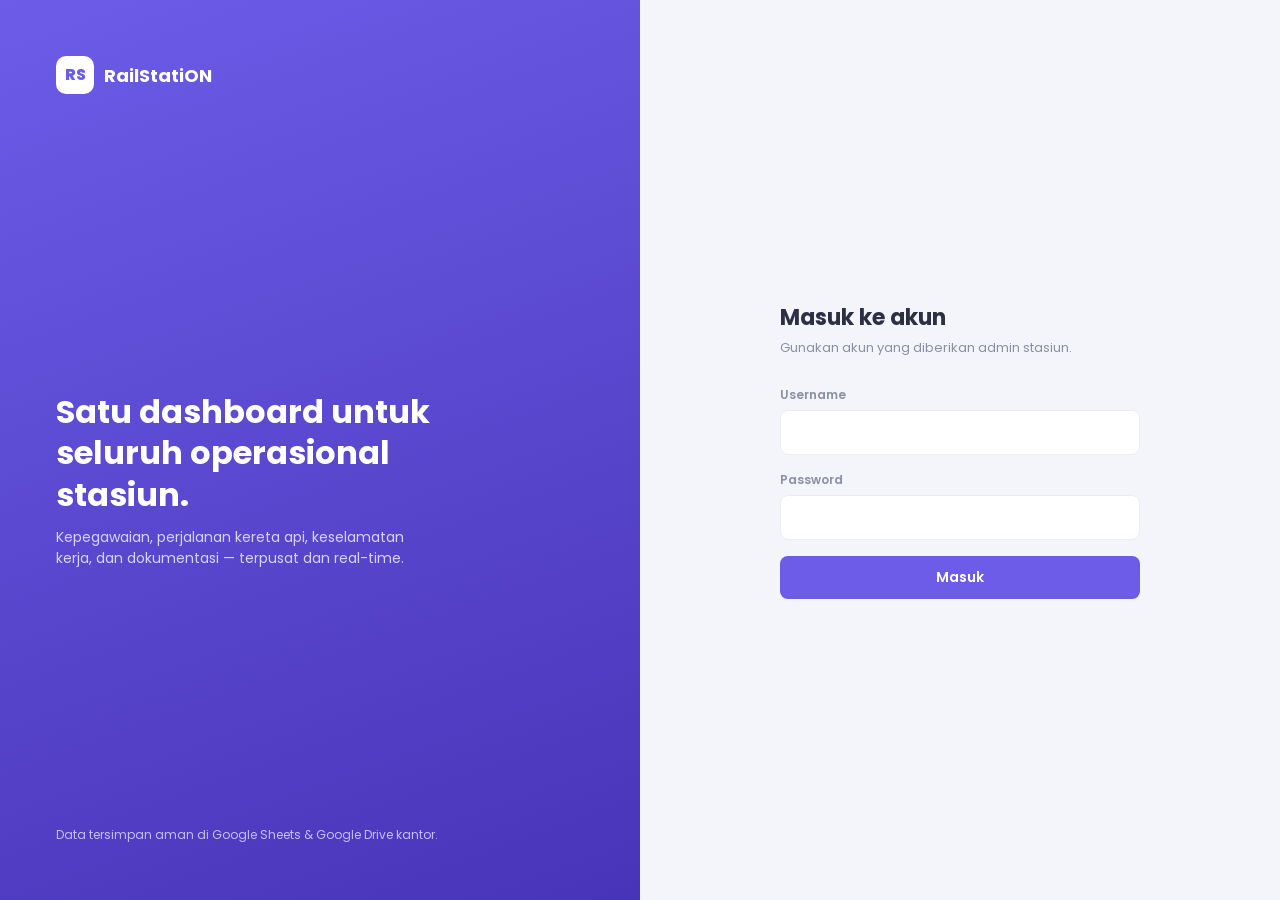
==== dashboard.html @ 3eec38c9 "first full upload" ====
<!DOCTYPE html>
<html lang="id">
<head>
<meta charset="UTF-8">
<meta name="viewport" content="width=device-width, initial-scale=1.0">
<title>Dashboard — RailStatiON</title>
<link rel="preconnect" href="https://fonts.googleapis.com">
<link href="https://fonts.googleapis.com/css2?family=Poppins:wght@400;500;600;700;800&display=swap" rel="stylesheet">
<link rel="stylesheet" href="css/style.css">
</head>
<body>

<div class="app-shell">
  <div id="sidebarMount"></div>

  <main class="main">
    <div id="topbarMount"></div>

    <div class="stat-grid" id="statGrid">
      <div class="stat-card"><div class="icon-badge green">&#9787;</div><div><div class="label">Pegawai Aktif</div><div class="value" id="statPegawai">—</div></div></div>
      <div class="stat-card"><div class="icon-badge blue">&#8594;</div><div><div class="label">Perjalanan Hari Ini</div><div class="value" id="statPerka">—</div></div></div>
      <div class="stat-card"><div class="icon-badge orange">&#9873;</div><div><div class="label">Gangguan Aktif</div><div class="value" id="statGangguan">—</div></div></div>
      <div class="stat-card"><div class="icon-badge purple">&#9925;</div><div><div class="label">Estimasi Cuaca</div><div class="value" id="statCuaca">Cerah</div></div></div>
    </div>

    <div class="panel-grid">
      <div class="panel">
        <h3>Ringkasan Operasional</h3>
        <p style="color:var(--text-muted); font-size:13px; line-height:1.7;">
          Dashboard ini menampilkan ringkasan real-time operasional stasiun: jumlah pegawai aktif,
          jumlah perjalanan kereta api hari ini, dan gangguan operasional yang masih berjalan.
          Gunakan menu di samping untuk masuk ke tiap modul.
        </p>
      </div>
      <div class="panel">
        <h3>Status Dinas Berjalan</h3>
        <div class="duty-list" id="dutyList">
          <div class="loading-text">Memuat...</div>
        </div>
      </div>
    </div>
  </main>
</div>

<script src="js/api.js"></script>
<script src="js/entities.js"></script>
<script src="js/sidebar.js"></script>
<script>
(async () => {
  const session = await initPage('dashboard', 'Dashboard', `Selamat datang kembali, ${API.getUserInfo().nama || ''}`);
  if (!session) return;

  const statsRes = await API.dashboardStats();
  if (statsRes.ok) {
    document.getElementById('statPegawai').textContent = statsRes.data.pegawaiAktif;
    document.getElementById('statPerka').textContent = statsRes.data.perjalananHariIni;
    document.getElementById('statGangguan').textContent = statsRes.data.gangguanAktif;
  }

  const pegawaiRes = await API.list('pegawai');
  const dutyList = document.getElementById('dutyList');
  if (pegawaiRes.ok) {
    const aktif = pegawaiRes.data.filter(p => p.status === 'Aktif').slice(0, 6);
    dutyList.innerHTML = aktif.length
      ? aktif.map(p => `<div class="duty-item"><span class="dot"></span><span class="name">${escapeHtml(p.nama)}</span><span class="role">— ${escapeHtml(p.jabatan || '-')}</span></div>`).join('')
      : '<div class="loading-text">Belum ada data pegawai aktif.</div>';
  } else {
    dutyList.innerHTML = '<div class="loading-text">Gagal memuat data.</div>';
  }
})();
</script>
</body>
</html>
---- css/style.css ----
:root {
  --primary: #6C5CE7;
  --primary-dark: #5A4BD1;
  --primary-light: #EFECFD;
  --bg: #F4F5FA;
  --card: #FFFFFF;
  --border: #ECEDF3;
  --text: #2D2F45;
  --text-muted: #8B8FA3;
  --text-soft: #B4B7C9;
  --blue: #4A90E2; --blue-bg: #EAF2FD;
  --orange: #F5A623; --orange-bg: #FEF3E1;
  --green: #2ECC71; --green-bg: #E7F9EE;
  --red: #E74C3C; --red-bg: #FDECEA;
  --radius: 14px;
  --radius-sm: 8px;
  --shadow: 0 4px 20px rgba(45, 47, 69, 0.06);
  --font: 'Poppins', -apple-system, BlinkMacSystemFont, 'Segoe UI', sans-serif;
}

* { box-sizing: border-box; margin: 0; padding: 0; }
body { font-family: var(--font); background: var(--bg); color: var(--text); font-size: 14px; line-height: 1.5; }

/* ============ LOGIN ============ */
.login-shell { min-height: 100vh; display: grid; grid-template-columns: 1fr 1fr; }
@media (max-width: 780px) { .login-shell { grid-template-columns: 1fr; } .login-aside { display: none; } }
.login-aside {
  background: linear-gradient(160deg, var(--primary), #4834B8);
  color: #fff; padding: 56px; display: flex; flex-direction: column; justify-content: space-between;
}
.login-aside .brand { display: flex; align-items: center; gap: 10px; font-weight: 700; font-size: 18px; }
.login-aside .brand .mark {
  width: 38px; height: 38px; border-radius: 10px; background: #fff; color: var(--primary);
  display: flex; align-items: center; justify-content: center; font-weight: 800; font-size: 16px;
}
.login-aside h1 { font-size: 32px; font-weight: 700; line-height: 1.3; max-width: 420px; margin-top: 40px; }
.login-aside p.desc { margin-top: 12px; color: #D9D3FA; max-width: 380px; }
.login-aside .footnote { font-size: 12px; color: #C6BEF3; }
.login-main { display: flex; align-items: center; justify-content: center; padding: 32px; }
.login-card { width: 100%; max-width: 360px; }
.login-card h2 { font-size: 22px; font-weight: 700; margin-bottom: 4px; }
.login-card .sub { color: var(--text-muted); margin-bottom: 28px; font-size: 13px; }

/* ============ FORM ELEMENTS ============ */
.field { margin-bottom: 16px; }
.field label { display: block; font-size: 12px; font-weight: 600; color: var(--text-muted); margin-bottom: 6px; }
.field input, .field select, .field textarea {
  width: 100%; padding: 11px 14px; border: 1px solid var(--border); border-radius: var(--radius-sm);
  font-family: var(--font); font-size: 14px; background: #fff; color: var(--text);
}
.field input:focus, .field select:focus, .field textarea:focus {
  outline: none; border-color: var(--primary); box-shadow: 0 0 0 3px var(--primary-light);
}

.btn {
  display: inline-flex; align-items: center; justify-content: center; gap: 6px;
  padding: 11px 20px; border-radius: var(--radius-sm); border: none; font-family: var(--font);
  font-size: 14px; font-weight: 600; cursor: pointer; transition: all 0.15s ease;
}
.btn-primary { background: var(--primary); color: #fff; }
.btn-primary:hover { background: var(--primary-dark); }
.btn-primary.full { width: 100%; }
.btn-secondary { background: #fff; color: var(--text); border: 1px solid var(--border); }
.btn-secondary:hover { background: var(--bg); }
.btn-danger { background: var(--red-bg); color: var(--red); border: none; }
.btn-danger:hover { background: #FADBD8; }
.btn:disabled { opacity: 0.6; cursor: not-allowed; }
.btn-sm { padding: 7px 12px; font-size: 12px; }

.error-msg {
  background: var(--red-bg); color: var(--red); border: 1px solid #F5C6C0;
  padding: 10px 14px; border-radius: var(--radius-sm); font-size: 13px; margin-bottom: 16px; display: none;
}
.error-msg.show { display: block; }

/* ============ APP SHELL ============ */
.app-shell { display: grid; grid-template-columns: 250px 1fr; min-height: 100vh; }
@media (max-width: 900px) { .app-shell { grid-template-columns: 76px 1fr; } .sidebar .label-text { display: none; } .sidebar .brand span { display: none; } }

.sidebar { background: #fff; border-right: 1px solid var(--border); padding: 24px 16px; display: flex; flex-direction: column; }
.sidebar .brand { display: flex; align-items: center; gap: 10px; padding: 0 8px; margin-bottom: 32px; font-weight: 700; font-size: 17px; }
.sidebar .brand .mark {
  width: 36px; height: 36px; border-radius: 10px; background: var(--primary); color: #fff;
  display: flex; align-items: center; justify-content: center; font-weight: 800; font-size: 15px; flex-shrink: 0;
}
.sidebar .menu-label { font-size: 11px; text-transform: uppercase; letter-spacing: 0.05em; color: var(--text-soft); padding: 0 12px; margin: 18px 0 8px; }
.sidebar nav { display: flex; flex-direction: column; gap: 2px; }
.sidebar nav a {
  display: flex; align-items: center; gap: 12px; color: var(--text-muted); text-decoration: none;
  padding: 11px 12px; border-radius: var(--radius-sm); font-size: 13.5px; font-weight: 500;
}
.sidebar nav a .icon { font-size: 16px; width: 20px; text-align: center; flex-shrink: 0; }
.sidebar nav a:hover { background: var(--primary-light); color: var(--primary); }
.sidebar nav a.active { background: var(--primary); color: #fff; }
.sidebar .bottom { margin-top: auto; border-top: 1px solid var(--border); padding-top: 16px; }
.sidebar .bottom button {
  width: 100%; display: flex; align-items: center; gap: 12px; background: none; border: none;
  color: var(--text-muted); padding: 11px 12px; border-radius: var(--radius-sm); font-size: 13.5px;
  cursor: pointer; font-family: var(--font); text-align: left;
}
.sidebar .bottom button:hover { background: var(--red-bg); color: var(--red); }

.main { padding: 28px 36px; max-width: 1280px; }
.topbar { display: flex; justify-content: space-between; align-items: center; margin-bottom: 28px; gap: 16px; flex-wrap: wrap; }
.topbar h1 { font-size: 21px; font-weight: 700; }
.topbar .sub { color: var(--text-muted); font-size: 13px; margin-top: 2px; }
.topbar .user-chip { display: flex; align-items: center; gap: 10px; }
.topbar .avatar-circle {
  width: 38px; height: 38px; border-radius: 50%; background: var(--primary-light); color: var(--primary);
  display: flex; align-items: center; justify-content: center; font-weight: 700; font-size: 14px;
}
.topbar .user-chip .who { font-size: 13px; }
.topbar .user-chip .who small { display: block; color: var(--text-muted); font-size: 11px; }

/* ============ STAT CARDS ============ */
.stat-grid { display: grid; grid-template-columns: repeat(auto-fit, minmax(220px, 1fr)); gap: 16px; margin-bottom: 24px; }
.stat-card { background: var(--card); border-radius: var(--radius); box-shadow: var(--shadow); padding: 20px; display: flex; align-items: center; gap: 14px; }
.stat-card .icon-badge { width: 46px; height: 46px; border-radius: 12px; display: flex; align-items: center; justify-content: center; font-size: 20px; flex-shrink: 0; }
.stat-card .icon-badge.blue { background: var(--blue-bg); color: var(--blue); }
.stat-card .icon-badge.purple { background: var(--primary-light); color: var(--primary); }
.stat-card .icon-badge.orange { background: var(--orange-bg); color: var(--orange); }
.stat-card .icon-badge.green { background: var(--green-bg); color: var(--green); }
.stat-card .icon-badge.red { background: var(--red-bg); color: var(--red); }
.stat-card .label { font-size: 12px; color: var(--text-muted); margin-bottom: 2px; }
.stat-card .value { font-size: 22px; font-weight: 700; }

.panel-grid { display: grid; grid-template-columns: 2fr 1fr; gap: 16px; }
@media (max-width: 900px) { .panel-grid { grid-template-columns: 1fr; } }
.panel { background: var(--card); border-radius: var(--radius); box-shadow: var(--shadow); padding: 22px; }
.panel h3 { font-size: 15px; font-weight: 700; margin-bottom: 16px; }
.duty-list { display: flex; flex-direction: column; gap: 12px; }
.duty-item { display: flex; align-items: center; gap: 10px; font-size: 13px; }
.duty-item .dot { width: 8px; height: 8px; border-radius: 50%; background: var(--green); flex-shrink: 0; }
.duty-item .name { font-weight: 600; }
.duty-item .role { color: var(--text-muted); font-size: 12px; }

/* ============ TABS (tampilan card) ============ */
.tabs {
  display: grid; grid-template-columns: repeat(auto-fit, minmax(200px, 1fr));
  gap: 14px; margin-bottom: 24px;
}
.tab-btn {
  display: flex; align-items: flex-start; gap: 12px; text-align: left;
  background: var(--card); border: 1.5px solid var(--border); border-radius: var(--radius);
  padding: 16px 18px; box-shadow: var(--shadow); cursor: pointer;
  font-family: var(--font); transition: border-color 0.15s ease, background 0.15s ease, transform 0.15s ease;
}
.tab-btn:hover { border-color: var(--primary); transform: translateY(-1px); }
.tab-btn .tab-icon {
  width: 38px; height: 38px; border-radius: 10px; background: var(--primary-light); color: var(--primary);
  display: flex; align-items: center; justify-content: center; font-size: 17px; flex-shrink: 0;
  transition: background 0.15s ease, color 0.15s ease;
}
.tab-btn .tab-copy { display: flex; flex-direction: column; gap: 3px; min-width: 0; }
.tab-btn .tab-title { font-size: 13.5px; font-weight: 700; color: var(--text); }
.tab-btn .tab-desc { font-size: 11.5px; font-weight: 400; color: var(--text-muted); line-height: 1.4; }
.tab-btn.active { border-color: var(--primary); background: var(--primary-light); }
.tab-btn.active .tab-icon { background: var(--primary); color: #fff; }
.tab-btn.active .tab-title { color: var(--primary); }
.tab-panel { display: none; }
.tab-panel.active { display: block; }

/* ============ SECTION HEAD (judul + tombol Edit Data) ============ */
.section-head { display: flex; justify-content: space-between; align-items: center; margin-bottom: 14px; gap: 12px; flex-wrap: wrap; }
.section-head h3 { font-size: 15px; font-weight: 700; }
.section { margin-bottom: 28px; }
.section:last-child { margin-bottom: 0; }

/* ============ INFO CARDS (tampilan data read-only) ============ */
.info-cards { display: grid; grid-template-columns: repeat(auto-fit, minmax(260px, 1fr)); gap: 16px; }
.info-card { background: var(--card); border-radius: var(--radius); box-shadow: var(--shadow); padding: 20px 22px; }
.info-card h4 { font-size: 13.5px; font-weight: 700; color: var(--primary); padding-bottom: 12px; margin-bottom: 6px; border-bottom: 1px solid var(--border); }
.info-row { display: flex; justify-content: space-between; align-items: baseline; gap: 12px; padding: 8px 0; font-size: 13px; border-bottom: 1px solid var(--border); }
.info-row:last-child { border-bottom: none; }
.info-row .k { color: var(--text-muted); flex-shrink: 0; }
.info-row .v { font-weight: 600; text-align: right; word-break: break-word; }

/* ============ MANAGE MODAL (dibuka lewat tombol "Edit Data") ============ */
.manage-backdrop { z-index: 40; }
.manage-modal { max-width: 920px; }
.modal-head { display: flex; justify-content: space-between; align-items: center; margin-bottom: 20px; }
.modal-head h3 { margin-bottom: 0; }
.modal-close { background: none; border: none; font-size: 22px; line-height: 1; color: var(--text-muted); cursor: pointer; padding: 0 4px; font-family: var(--font); }
.modal-close:hover { color: var(--text); }

/* ============ TOOLBAR / TABLE ============ */
.toolbar { display: flex; justify-content: space-between; gap: 10px; margin-bottom: 16px; flex-wrap: wrap; }
.toolbar input[type="search"] { padding: 10px 14px; border: 1px solid var(--border); border-radius: var(--radius-sm); font-size: 13px; min-width: 240px; font-family: var(--font); }

.card-panel { background: var(--card); border-radius: var(--radius); box-shadow: var(--shadow); overflow: hidden; }
table { width: 100%; border-collapse: collapse; }
th {
  text-align: left; font-size: 11px; text-transform: uppercase; letter-spacing: 0.04em; color: var(--text-muted);
  padding: 13px 18px; border-bottom: 1px solid var(--border); background: #FAFAFD;
}
td { padding: 12px 18px; border-bottom: 1px solid var(--border); font-size: 13px; vertical-align: middle; }
tr:last-child td { border-bottom: none; }
tr:hover td { background: #FAFAFD; }

.avatar { width: 32px; height: 32px; border-radius: 50%; object-fit: cover; background: var(--border); display: inline-block; vertical-align: middle; }
.badge { display: inline-block; font-size: 11px; font-weight: 600; padding: 4px 10px; border-radius: 100px; }
.badge-green { background: var(--green-bg); color: var(--green); }
.badge-red { background: var(--red-bg); color: var(--red); }
.badge-orange { background: var(--orange-bg); color: var(--orange); }
.badge-blue { background: var(--blue-bg); color: var(--blue); }
.badge-purple { background: var(--primary-light); color: var(--primary); }

.row-actions { display: flex; gap: 14px; }
.row-actions button { background: none; border: none; cursor: pointer; font-size: 12px; font-weight: 600; color: var(--primary); padding: 0; font-family: var(--font); }
.row-actions button.danger { color: var(--red); }
.row-actions button:hover { text-decoration: underline; }

.empty-state { text-align: center; padding: 56px 16px; color: var(--text-muted); }
.loading-text { color: var(--text-muted); font-size: 13px; padding: 20px; text-align: center; }
a.file-link { color: var(--primary); font-weight: 600; text-decoration: none; }
a.file-link:hover { text-decoration: underline; }

/* ============ MODAL ============ */
.modal-backdrop { position: fixed; inset: 0; background: rgba(45, 47, 69, 0.45); display: none; align-items: center; justify-content: center; padding: 20px; z-index: 50; }
.modal-backdrop.show { display: flex; }
.modal { background: #fff; border-radius: var(--radius); width: 100%; max-width: 540px; max-height: 90vh; overflow-y: auto; padding: 28px; }
.modal h3 { font-size: 17px; margin-bottom: 20px; font-weight: 700; }
.modal .grid-2 { display: grid; grid-template-columns: 1fr 1fr; gap: 0 16px; }
.modal-actions { display: flex; justify-content: flex-end; gap: 10px; margin-top: 22px; }
.foto-preview { width: 72px; height: 72px; border-radius: 50%; object-fit: cover; background: var(--bg); border: 1px solid var(--border); margin-bottom: 12px; }
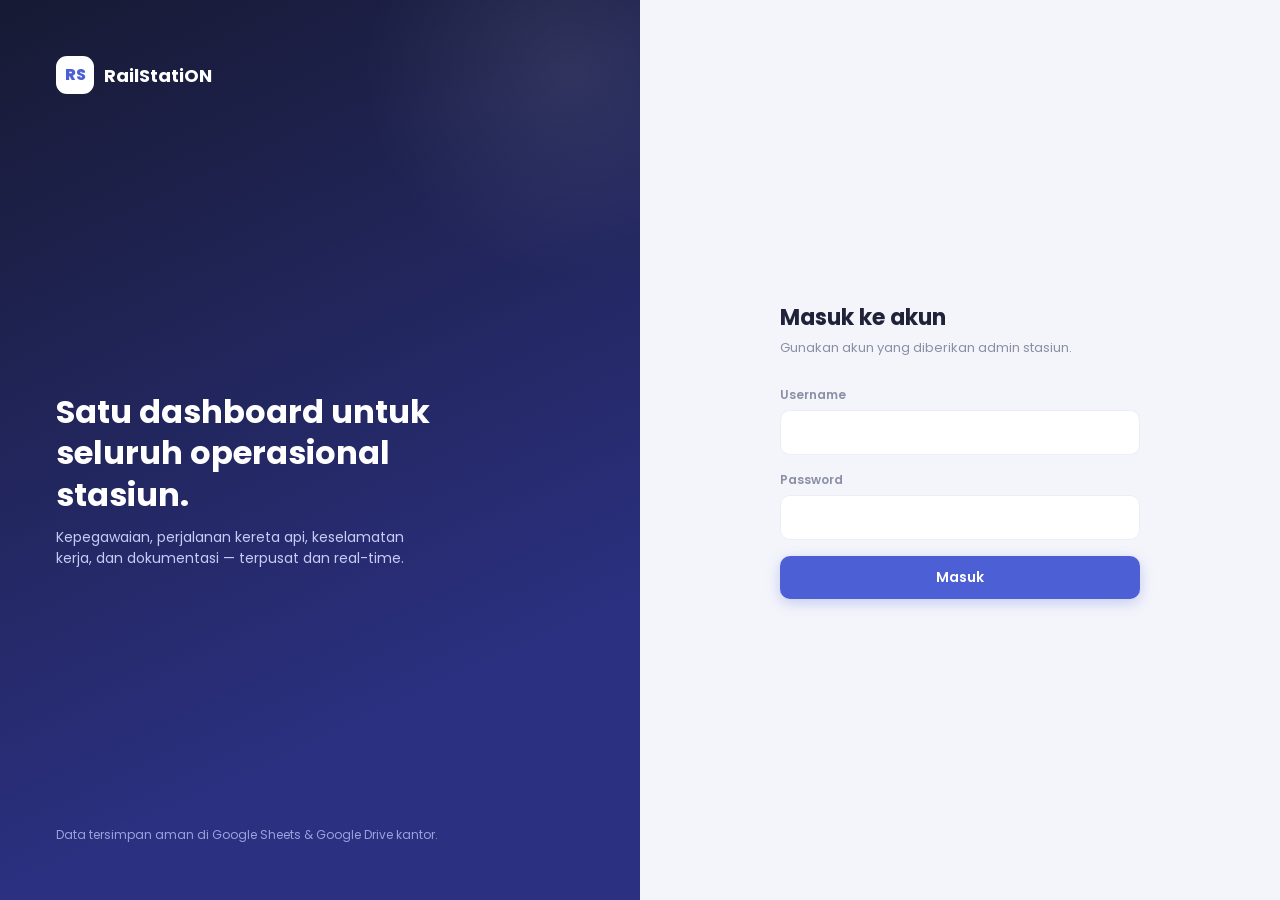
==== commit bc540020: "update ui" ====
--- a/dashboard.html
+++ b/dashboard.html
@@ -17,10 +17,10 @@
     <div id="topbarMount"></div>
 
     <div class="stat-grid" id="statGrid">
-      <div class="stat-card"><div class="icon-badge green">&#9787;</div><div><div class="label">Pegawai Aktif</div><div class="value" id="statPegawai">—</div></div></div>
-      <div class="stat-card"><div class="icon-badge blue">&#8594;</div><div><div class="label">Perjalanan Hari Ini</div><div class="value" id="statPerka">—</div></div></div>
-      <div class="stat-card"><div class="icon-badge orange">&#9873;</div><div><div class="label">Gangguan Aktif</div><div class="value" id="statGangguan">—</div></div></div>
-      <div class="stat-card"><div class="icon-badge purple">&#9925;</div><div><div class="label">Estimasi Cuaca</div><div class="value" id="statCuaca">Cerah</div></div></div>
+      <div class="stat-card"><div class="icon-badge green" id="iconPegawai"></div><div><div class="label">Pegawai Aktif</div><div class="value" id="statPegawai">—</div></div></div>
+      <div class="stat-card"><div class="icon-badge blue" id="iconPerka"></div><div><div class="label">Perjalanan Hari Ini</div><div class="value" id="statPerka">—</div></div></div>
+      <div class="stat-card"><div class="icon-badge orange" id="iconGangguan"></div><div><div class="label">Gangguan Aktif</div><div class="value" id="statGangguan">—</div></div></div>
+      <div class="stat-card"><div class="icon-badge purple" id="iconCuaca"></div><div><div class="label">Estimasi Cuaca</div><div class="value" id="statCuaca">Cerah</div></div></div>
     </div>
 
     <div class="panel-grid">
@@ -50,6 +50,11 @@
   const session = await initPage('dashboard', 'Dashboard', `Selamat datang kembali, ${API.getUserInfo().nama || ''}`);
   if (!session) return;
 
+  document.getElementById('iconPegawai').innerHTML = ICON.users;
+  document.getElementById('iconPerka').innerHTML = ICON.train;
+  document.getElementById('iconGangguan').innerHTML = ICON.alertTriangle;
+  document.getElementById('iconCuaca').innerHTML = ICON.cloudSun;
+
   const statsRes = await API.dashboardStats();
   if (statsRes.ok) {
     document.getElementById('statPegawai').textContent = statsRes.data.pegawaiAktif;
--- a/css/style.css
+++ b/css/style.css
@@ -1,41 +1,62 @@
 :root {
-  --primary: #6C5CE7;
-  --primary-dark: #5A4BD1;
-  --primary-light: #EFECFD;
-  --bg: #F4F5FA;
+  --primary: #4C5FD5;
+  --primary-dark: #3B4BB8;
+  --primary-light: #EEF0FE;
+  --bg: #F4F5FB;
   --card: #FFFFFF;
-  --border: #ECEDF3;
-  --text: #2D2F45;
-  --text-muted: #8B8FA3;
-  --text-soft: #B4B7C9;
-  --blue: #4A90E2; --blue-bg: #EAF2FD;
-  --orange: #F5A623; --orange-bg: #FEF3E1;
-  --green: #2ECC71; --green-bg: #E7F9EE;
-  --red: #E74C3C; --red-bg: #FDECEA;
-  --radius: 14px;
-  --radius-sm: 8px;
-  --shadow: 0 4px 20px rgba(45, 47, 69, 0.06);
+  --border: #ECEDF6;
+  --text: #20223A;
+  --text-muted: #8B8FA6;
+  --text-soft: #B7BAD1;
+  --blue: #3E8EF7; --blue-bg: #E9F2FE;
+  --purple: #8B5CF6; --purple-bg: #F1EBFE;
+  --orange: #FF9F43; --orange-bg: #FFF1E1;
+  --green: #1FBE72; --green-bg: #E5FAF0;
+  --red: #F5365C; --red-bg: #FDE9ED;
+  --teal: #17B8C4; --teal-bg: #E6F9FA;
+
+  --sidebar-1: #171A33;
+  --sidebar-2: #2B3080;
+  --sidebar-text: rgba(255,255,255,0.62);
+  --sidebar-text-active: #FFFFFF;
+  --sidebar-active-bg: rgba(255,255,255,0.12);
+  --sidebar-hover-bg: rgba(255,255,255,0.06);
+  --sidebar-border: rgba(255,255,255,0.08);
+
+  --radius: 18px;
+  --radius-sm: 10px;
+  --shadow: 0 6px 24px rgba(23, 26, 51, 0.07);
+  --shadow-sm: 0 2px 10px rgba(23, 26, 51, 0.05);
   --font: 'Poppins', -apple-system, BlinkMacSystemFont, 'Segoe UI', sans-serif;
 }
 
 * { box-sizing: border-box; margin: 0; padding: 0; }
 body { font-family: var(--font); background: var(--bg); color: var(--text); font-size: 14px; line-height: 1.5; }
+
+/* Default icon sizing — any inline <svg> inside these wrappers inherits color via currentColor */
+.icon svg, .tab-icon svg, .icon-badge svg { width: 20px; height: 20px; stroke: currentColor; display: block; }
 
 /* ============ LOGIN ============ */
 .login-shell { min-height: 100vh; display: grid; grid-template-columns: 1fr 1fr; }
 @media (max-width: 780px) { .login-shell { grid-template-columns: 1fr; } .login-aside { display: none; } }
 .login-aside {
-  background: linear-gradient(160deg, var(--primary), #4834B8);
+  background: linear-gradient(155deg, var(--sidebar-1), var(--sidebar-2) 75%);
   color: #fff; padding: 56px; display: flex; flex-direction: column; justify-content: space-between;
-}
-.login-aside .brand { display: flex; align-items: center; gap: 10px; font-weight: 700; font-size: 18px; }
+  position: relative; overflow: hidden;
+}
+.login-aside::before {
+  content: ''; position: absolute; width: 420px; height: 420px; border-radius: 50%;
+  background: radial-gradient(circle, rgba(255,255,255,0.08), transparent 70%);
+  top: -140px; right: -140px;
+}
+.login-aside .brand { display: flex; align-items: center; gap: 10px; font-weight: 700; font-size: 18px; position: relative; }
 .login-aside .brand .mark {
-  width: 38px; height: 38px; border-radius: 10px; background: #fff; color: var(--primary);
+  width: 38px; height: 38px; border-radius: 11px; background: #fff; color: var(--primary);
   display: flex; align-items: center; justify-content: center; font-weight: 800; font-size: 16px;
 }
-.login-aside h1 { font-size: 32px; font-weight: 700; line-height: 1.3; max-width: 420px; margin-top: 40px; }
-.login-aside p.desc { margin-top: 12px; color: #D9D3FA; max-width: 380px; }
-.login-aside .footnote { font-size: 12px; color: #C6BEF3; }
+.login-aside h1 { font-size: 32px; font-weight: 700; line-height: 1.3; max-width: 420px; margin-top: 40px; position: relative; }
+.login-aside p.desc { margin-top: 12px; color: #C7CBF5; max-width: 380px; position: relative; }
+.login-aside .footnote { font-size: 12px; color: #9BA1DE; position: relative; }
 .login-main { display: flex; align-items: center; justify-content: center; padding: 32px; }
 .login-card { width: 100%; max-width: 360px; }
 .login-card h2 { font-size: 22px; font-weight: 700; margin-bottom: 4px; }
@@ -45,7 +66,7 @@
 .field { margin-bottom: 16px; }
 .field label { display: block; font-size: 12px; font-weight: 600; color: var(--text-muted); margin-bottom: 6px; }
 .field input, .field select, .field textarea {
-  width: 100%; padding: 11px 14px; border: 1px solid var(--border); border-radius: var(--radius-sm);
+  width: 100%; padding: 11px 14px; border: 1.5px solid var(--border); border-radius: var(--radius-sm);
   font-family: var(--font); font-size: 14px; background: #fff; color: var(--text);
 }
 .field input:focus, .field select:focus, .field textarea:focus {
@@ -57,15 +78,15 @@
   padding: 11px 20px; border-radius: var(--radius-sm); border: none; font-family: var(--font);
   font-size: 14px; font-weight: 600; cursor: pointer; transition: all 0.15s ease;
 }
-.btn-primary { background: var(--primary); color: #fff; }
+.btn-primary { background: var(--primary); color: #fff; box-shadow: 0 4px 14px rgba(76, 95, 213, 0.28); }
 .btn-primary:hover { background: var(--primary-dark); }
 .btn-primary.full { width: 100%; }
-.btn-secondary { background: #fff; color: var(--text); border: 1px solid var(--border); }
+.btn-secondary { background: #fff; color: var(--text); border: 1.5px solid var(--border); }
 .btn-secondary:hover { background: var(--bg); }
 .btn-danger { background: var(--red-bg); color: var(--red); border: none; }
 .btn-danger:hover { background: #FADBD8; }
 .btn:disabled { opacity: 0.6; cursor: not-allowed; }
-.btn-sm { padding: 7px 12px; font-size: 12px; }
+.btn-sm { padding: 7px 14px; font-size: 12px; }
 
 .error-msg {
   background: var(--red-bg); color: var(--red); border: 1px solid #F5C6C0;
@@ -75,30 +96,33 @@
 
 /* ============ APP SHELL ============ */
 .app-shell { display: grid; grid-template-columns: 250px 1fr; min-height: 100vh; }
-@media (max-width: 900px) { .app-shell { grid-template-columns: 76px 1fr; } .sidebar .label-text { display: none; } .sidebar .brand span { display: none; } }
-
-.sidebar { background: #fff; border-right: 1px solid var(--border); padding: 24px 16px; display: flex; flex-direction: column; }
-.sidebar .brand { display: flex; align-items: center; gap: 10px; padding: 0 8px; margin-bottom: 32px; font-weight: 700; font-size: 17px; }
+@media (max-width: 900px) { .app-shell { grid-template-columns: 78px 1fr; } .sidebar .label-text { display: none; } .sidebar .brand span { display: none; } .sidebar nav a, .sidebar .bottom button { justify-content: center; } }
+
+.sidebar {
+  background: linear-gradient(165deg, var(--sidebar-1), var(--sidebar-2) 85%);
+  padding: 24px 16px; display: flex; flex-direction: column; position: relative;
+}
+.sidebar .brand { display: flex; align-items: center; gap: 10px; padding: 0 8px; margin-bottom: 32px; font-weight: 700; font-size: 17px; color: #fff; }
 .sidebar .brand .mark {
-  width: 36px; height: 36px; border-radius: 10px; background: var(--primary); color: #fff;
+  width: 36px; height: 36px; border-radius: 11px; background: #fff; color: var(--primary);
   display: flex; align-items: center; justify-content: center; font-weight: 800; font-size: 15px; flex-shrink: 0;
 }
-.sidebar .menu-label { font-size: 11px; text-transform: uppercase; letter-spacing: 0.05em; color: var(--text-soft); padding: 0 12px; margin: 18px 0 8px; }
-.sidebar nav { display: flex; flex-direction: column; gap: 2px; }
+.sidebar .menu-label { font-size: 11px; text-transform: uppercase; letter-spacing: 0.05em; color: var(--sidebar-text); padding: 0 12px; margin: 18px 0 8px; }
+.sidebar nav { display: flex; flex-direction: column; gap: 3px; }
 .sidebar nav a {
-  display: flex; align-items: center; gap: 12px; color: var(--text-muted); text-decoration: none;
-  padding: 11px 12px; border-radius: var(--radius-sm); font-size: 13.5px; font-weight: 500;
-}
-.sidebar nav a .icon { font-size: 16px; width: 20px; text-align: center; flex-shrink: 0; }
-.sidebar nav a:hover { background: var(--primary-light); color: var(--primary); }
-.sidebar nav a.active { background: var(--primary); color: #fff; }
-.sidebar .bottom { margin-top: auto; border-top: 1px solid var(--border); padding-top: 16px; }
+  display: flex; align-items: center; gap: 12px; color: var(--sidebar-text); text-decoration: none;
+  padding: 11px 13px; border-radius: 12px; font-size: 13.5px; font-weight: 500; transition: background 0.15s ease, color 0.15s ease;
+}
+.sidebar nav a .icon { width: 20px; text-align: center; flex-shrink: 0; color: inherit; }
+.sidebar nav a:hover { background: var(--sidebar-hover-bg); color: #fff; }
+.sidebar nav a.active { background: var(--sidebar-active-bg); color: #fff; box-shadow: inset 3px 0 0 #fff; }
+.sidebar .bottom { margin-top: auto; border-top: 1px solid var(--sidebar-border); padding-top: 16px; }
 .sidebar .bottom button {
   width: 100%; display: flex; align-items: center; gap: 12px; background: none; border: none;
-  color: var(--text-muted); padding: 11px 12px; border-radius: var(--radius-sm); font-size: 13.5px;
+  color: var(--sidebar-text); padding: 11px 13px; border-radius: 12px; font-size: 13.5px;
   cursor: pointer; font-family: var(--font); text-align: left;
 }
-.sidebar .bottom button:hover { background: var(--red-bg); color: var(--red); }
+.sidebar .bottom button:hover { background: rgba(245, 54, 92, 0.16); color: #FF95AC; }
 
 .main { padding: 28px 36px; max-width: 1280px; }
 .topbar { display: flex; justify-content: space-between; align-items: center; margin-bottom: 28px; gap: 16px; flex-wrap: wrap; }
@@ -106,7 +130,7 @@
 .topbar .sub { color: var(--text-muted); font-size: 13px; margin-top: 2px; }
 .topbar .user-chip { display: flex; align-items: center; gap: 10px; }
 .topbar .avatar-circle {
-  width: 38px; height: 38px; border-radius: 50%; background: var(--primary-light); color: var(--primary);
+  width: 38px; height: 38px; border-radius: 12px; background: var(--primary-light); color: var(--primary);
   display: flex; align-items: center; justify-content: center; font-weight: 700; font-size: 14px;
 }
 .topbar .user-chip .who { font-size: 13px; }
@@ -114,19 +138,20 @@
 
 /* ============ STAT CARDS ============ */
 .stat-grid { display: grid; grid-template-columns: repeat(auto-fit, minmax(220px, 1fr)); gap: 16px; margin-bottom: 24px; }
-.stat-card { background: var(--card); border-radius: var(--radius); box-shadow: var(--shadow); padding: 20px; display: flex; align-items: center; gap: 14px; }
-.stat-card .icon-badge { width: 46px; height: 46px; border-radius: 12px; display: flex; align-items: center; justify-content: center; font-size: 20px; flex-shrink: 0; }
+.stat-card { background: var(--card); border-radius: var(--radius); box-shadow: var(--shadow); padding: 20px; display: flex; align-items: center; gap: 14px; border: 1px solid var(--border); }
+.stat-card .icon-badge { width: 46px; height: 46px; border-radius: 13px; display: flex; align-items: center; justify-content: center; flex-shrink: 0; }
 .stat-card .icon-badge.blue { background: var(--blue-bg); color: var(--blue); }
-.stat-card .icon-badge.purple { background: var(--primary-light); color: var(--primary); }
+.stat-card .icon-badge.purple { background: var(--purple-bg); color: var(--purple); }
 .stat-card .icon-badge.orange { background: var(--orange-bg); color: var(--orange); }
 .stat-card .icon-badge.green { background: var(--green-bg); color: var(--green); }
 .stat-card .icon-badge.red { background: var(--red-bg); color: var(--red); }
+.stat-card .icon-badge.teal { background: var(--teal-bg); color: var(--teal); }
 .stat-card .label { font-size: 12px; color: var(--text-muted); margin-bottom: 2px; }
 .stat-card .value { font-size: 22px; font-weight: 700; }
 
 .panel-grid { display: grid; grid-template-columns: 2fr 1fr; gap: 16px; }
 @media (max-width: 900px) { .panel-grid { grid-template-columns: 1fr; } }
-.panel { background: var(--card); border-radius: var(--radius); box-shadow: var(--shadow); padding: 22px; }
+.panel { background: var(--card); border-radius: var(--radius); box-shadow: var(--shadow); padding: 22px; border: 1px solid var(--border); }
 .panel h3 { font-size: 15px; font-weight: 700; margin-bottom: 16px; }
 .duty-list { display: flex; flex-direction: column; gap: 12px; }
 .duty-item { display: flex; align-items: center; gap: 10px; font-size: 13px; }
@@ -134,7 +159,7 @@
 .duty-item .name { font-weight: 600; }
 .duty-item .role { color: var(--text-muted); font-size: 12px; }
 
-/* ============ TABS (tampilan card) ============ */
+/* ============ TABS (tampilan card, mirip "manage actions") ============ */
 .tabs {
   display: grid; grid-template-columns: repeat(auto-fit, minmax(200px, 1fr));
   gap: 14px; margin-bottom: 24px;
@@ -142,13 +167,13 @@
 .tab-btn {
   display: flex; align-items: flex-start; gap: 12px; text-align: left;
   background: var(--card); border: 1.5px solid var(--border); border-radius: var(--radius);
-  padding: 16px 18px; box-shadow: var(--shadow); cursor: pointer;
-  font-family: var(--font); transition: border-color 0.15s ease, background 0.15s ease, transform 0.15s ease;
-}
-.tab-btn:hover { border-color: var(--primary); transform: translateY(-1px); }
+  padding: 16px 18px; box-shadow: var(--shadow-sm); cursor: pointer;
+  font-family: var(--font); transition: border-color 0.15s ease, background 0.15s ease, transform 0.15s ease, box-shadow 0.15s ease;
+}
+.tab-btn:hover { border-color: var(--primary); transform: translateY(-2px); box-shadow: var(--shadow); }
 .tab-btn .tab-icon {
-  width: 38px; height: 38px; border-radius: 10px; background: var(--primary-light); color: var(--primary);
-  display: flex; align-items: center; justify-content: center; font-size: 17px; flex-shrink: 0;
+  width: 40px; height: 40px; border-radius: 12px; background: var(--primary-light); color: var(--primary);
+  display: flex; align-items: center; justify-content: center; flex-shrink: 0;
   transition: background 0.15s ease, color 0.15s ease;
 }
 .tab-btn .tab-copy { display: flex; flex-direction: column; gap: 3px; min-width: 0; }
@@ -168,7 +193,7 @@
 
 /* ============ INFO CARDS (tampilan data read-only) ============ */
 .info-cards { display: grid; grid-template-columns: repeat(auto-fit, minmax(260px, 1fr)); gap: 16px; }
-.info-card { background: var(--card); border-radius: var(--radius); box-shadow: var(--shadow); padding: 20px 22px; }
+.info-card { background: var(--card); border-radius: var(--radius); box-shadow: var(--shadow); padding: 20px 22px; border: 1px solid var(--border); }
 .info-card h4 { font-size: 13.5px; font-weight: 700; color: var(--primary); padding-bottom: 12px; margin-bottom: 6px; border-bottom: 1px solid var(--border); }
 .info-row { display: flex; justify-content: space-between; align-items: baseline; gap: 12px; padding: 8px 0; font-size: 13px; border-bottom: 1px solid var(--border); }
 .info-row:last-child { border-bottom: none; }
@@ -185,9 +210,9 @@
 
 /* ============ TOOLBAR / TABLE ============ */
 .toolbar { display: flex; justify-content: space-between; gap: 10px; margin-bottom: 16px; flex-wrap: wrap; }
-.toolbar input[type="search"] { padding: 10px 14px; border: 1px solid var(--border); border-radius: var(--radius-sm); font-size: 13px; min-width: 240px; font-family: var(--font); }
-
-.card-panel { background: var(--card); border-radius: var(--radius); box-shadow: var(--shadow); overflow: hidden; }
+.toolbar input[type="search"] { padding: 10px 14px; border: 1.5px solid var(--border); border-radius: var(--radius-sm); font-size: 13px; min-width: 240px; font-family: var(--font); }
+
+.card-panel { background: var(--card); border-radius: var(--radius); box-shadow: var(--shadow); overflow: hidden; border: 1px solid var(--border); }
 table { width: 100%; border-collapse: collapse; }
 th {
   text-align: left; font-size: 11px; text-transform: uppercase; letter-spacing: 0.04em; color: var(--text-muted);
@@ -203,7 +228,7 @@
 .badge-red { background: var(--red-bg); color: var(--red); }
 .badge-orange { background: var(--orange-bg); color: var(--orange); }
 .badge-blue { background: var(--blue-bg); color: var(--blue); }
-.badge-purple { background: var(--primary-light); color: var(--primary); }
+.badge-purple { background: var(--purple-bg); color: var(--purple); }
 
 .row-actions { display: flex; gap: 14px; }
 .row-actions button { background: none; border: none; cursor: pointer; font-size: 12px; font-weight: 600; color: var(--primary); padding: 0; font-family: var(--font); }
@@ -216,7 +241,7 @@
 a.file-link:hover { text-decoration: underline; }
 
 /* ============ MODAL ============ */
-.modal-backdrop { position: fixed; inset: 0; background: rgba(45, 47, 69, 0.45); display: none; align-items: center; justify-content: center; padding: 20px; z-index: 50; }
+.modal-backdrop { position: fixed; inset: 0; background: rgba(23, 26, 51, 0.5); display: none; align-items: center; justify-content: center; padding: 20px; z-index: 50; }
 .modal-backdrop.show { display: flex; }
 .modal { background: #fff; border-radius: var(--radius); width: 100%; max-width: 540px; max-height: 90vh; overflow-y: auto; padding: 28px; }
 .modal h3 { font-size: 17px; margin-bottom: 20px; font-weight: 700; }
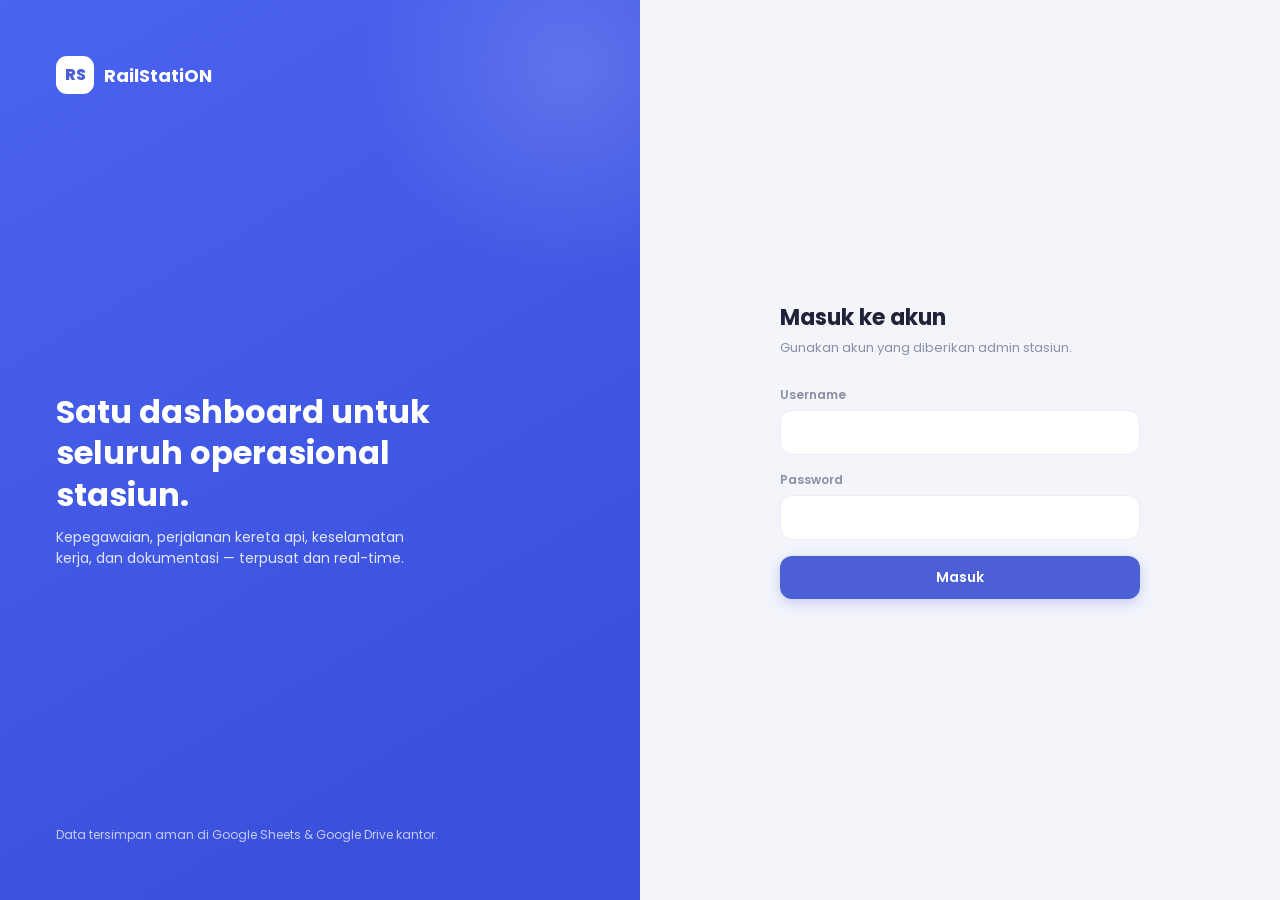
==== commit 568291d9: "update v2" ====
--- a/dashboard.html
+++ b/dashboard.html
@@ -18,7 +18,7 @@
 
     <div class="stat-grid" id="statGrid">
       <div class="stat-card"><div class="icon-badge green" id="iconPegawai"></div><div><div class="label">Pegawai Aktif</div><div class="value" id="statPegawai">—</div></div></div>
-      <div class="stat-card"><div class="icon-badge blue" id="iconPerka"></div><div><div class="label">Perjalanan Hari Ini</div><div class="value" id="statPerka">—</div></div></div>
+      <div class="stat-card"><div class="icon-badge blue" id="iconPerka"></div><div><div class="label">Jumlah KA Terjadwal</div><div class="value" id="statPerka">—</div></div></div>
       <div class="stat-card"><div class="icon-badge orange" id="iconGangguan"></div><div><div class="label">Gangguan Aktif</div><div class="value" id="statGangguan">—</div></div></div>
       <div class="stat-card"><div class="icon-badge purple" id="iconCuaca"></div><div><div class="label">Estimasi Cuaca</div><div class="value" id="statCuaca">Cerah</div></div></div>
     </div>
@@ -28,7 +28,7 @@
         <h3>Ringkasan Operasional</h3>
         <p style="color:var(--text-muted); font-size:13px; line-height:1.7;">
           Dashboard ini menampilkan ringkasan real-time operasional stasiun: jumlah pegawai aktif,
-          jumlah perjalanan kereta api hari ini, dan gangguan operasional yang masih berjalan.
+          jumlah KA yang terjadwal melalui stasiun, dan gangguan operasional yang masih berjalan.
           Gunakan menu di samping untuk masuk ke tiap modul.
         </p>
       </div>
@@ -58,7 +58,7 @@
   const statsRes = await API.dashboardStats();
   if (statsRes.ok) {
     document.getElementById('statPegawai').textContent = statsRes.data.pegawaiAktif;
-    document.getElementById('statPerka').textContent = statsRes.data.perjalananHariIni;
+    document.getElementById('statPerka').textContent = statsRes.data.totalPerka;
     document.getElementById('statGangguan').textContent = statsRes.data.gangguanAktif;
   }
 
--- a/css/style.css
+++ b/css/style.css
@@ -15,16 +15,16 @@
   --red: #F5365C; --red-bg: #FDE9ED;
   --teal: #17B8C4; --teal-bg: #E6F9FA;
 
-  --sidebar-1: #171A33;
-  --sidebar-2: #2B3080;
-  --sidebar-text: rgba(255,255,255,0.62);
-  --sidebar-text-active: #FFFFFF;
-  --sidebar-active-bg: rgba(255,255,255,0.12);
-  --sidebar-hover-bg: rgba(255,255,255,0.06);
-  --sidebar-border: rgba(255,255,255,0.08);
-
-  --radius: 18px;
-  --radius-sm: 10px;
+  --sidebar-1: #4A63F0;
+  --sidebar-2: #3A50DB;
+  --sidebar-text: rgba(255,255,255,0.82);
+  --sidebar-text-active: var(--primary);
+  --sidebar-active-bg: #FFFFFF;
+  --sidebar-hover-bg: rgba(255,255,255,0.14);
+  --sidebar-border: rgba(255,255,255,0.18);
+
+  --radius: 20px;
+  --radius-sm: 12px;
   --shadow: 0 6px 24px rgba(23, 26, 51, 0.07);
   --shadow-sm: 0 2px 10px rgba(23, 26, 51, 0.05);
   --font: 'Poppins', -apple-system, BlinkMacSystemFont, 'Segoe UI', sans-serif;
@@ -40,13 +40,13 @@
 .login-shell { min-height: 100vh; display: grid; grid-template-columns: 1fr 1fr; }
 @media (max-width: 780px) { .login-shell { grid-template-columns: 1fr; } .login-aside { display: none; } }
 .login-aside {
-  background: linear-gradient(155deg, var(--sidebar-1), var(--sidebar-2) 75%);
+  background: linear-gradient(150deg, var(--sidebar-1), var(--sidebar-2) 85%);
   color: #fff; padding: 56px; display: flex; flex-direction: column; justify-content: space-between;
   position: relative; overflow: hidden;
 }
 .login-aside::before {
   content: ''; position: absolute; width: 420px; height: 420px; border-radius: 50%;
-  background: radial-gradient(circle, rgba(255,255,255,0.08), transparent 70%);
+  background: radial-gradient(circle, rgba(255,255,255,0.14), transparent 70%);
   top: -140px; right: -140px;
 }
 .login-aside .brand { display: flex; align-items: center; gap: 10px; font-weight: 700; font-size: 18px; position: relative; }
@@ -55,8 +55,8 @@
   display: flex; align-items: center; justify-content: center; font-weight: 800; font-size: 16px;
 }
 .login-aside h1 { font-size: 32px; font-weight: 700; line-height: 1.3; max-width: 420px; margin-top: 40px; position: relative; }
-.login-aside p.desc { margin-top: 12px; color: #C7CBF5; max-width: 380px; position: relative; }
-.login-aside .footnote { font-size: 12px; color: #9BA1DE; position: relative; }
+.login-aside p.desc { margin-top: 12px; color: #E1E6FF; max-width: 380px; position: relative; }
+.login-aside .footnote { font-size: 12px; color: #C3CBFB; position: relative; }
 .login-main { display: flex; align-items: center; justify-content: center; padding: 32px; }
 .login-card { width: 100%; max-width: 360px; }
 .login-card h2 { font-size: 22px; font-weight: 700; margin-bottom: 4px; }
@@ -95,12 +95,13 @@
 .error-msg.show { display: block; }
 
 /* ============ APP SHELL ============ */
-.app-shell { display: grid; grid-template-columns: 250px 1fr; min-height: 100vh; }
-@media (max-width: 900px) { .app-shell { grid-template-columns: 78px 1fr; } .sidebar .label-text { display: none; } .sidebar .brand span { display: none; } .sidebar nav a, .sidebar .bottom button { justify-content: center; } }
+.app-shell { display: grid; grid-template-columns: 266px 1fr; min-height: 100vh; gap: 18px; padding: 18px; background: var(--bg); }
+@media (max-width: 900px) { .app-shell { grid-template-columns: 84px 1fr; padding: 12px; gap: 12px; } .sidebar .label-text { display: none; } .sidebar .brand span { display: none; } .sidebar nav a, .sidebar .bottom button { justify-content: center; } }
 
 .sidebar {
-  background: linear-gradient(165deg, var(--sidebar-1), var(--sidebar-2) 85%);
+  background: linear-gradient(165deg, var(--sidebar-1), var(--sidebar-2) 90%);
   padding: 24px 16px; display: flex; flex-direction: column; position: relative;
+  border-radius: 24px; box-shadow: 0 10px 30px rgba(30, 40, 120, 0.16);
 }
 .sidebar .brand { display: flex; align-items: center; gap: 10px; padding: 0 8px; margin-bottom: 32px; font-weight: 700; font-size: 17px; color: #fff; }
 .sidebar .brand .mark {
@@ -108,23 +109,23 @@
   display: flex; align-items: center; justify-content: center; font-weight: 800; font-size: 15px; flex-shrink: 0;
 }
 .sidebar .menu-label { font-size: 11px; text-transform: uppercase; letter-spacing: 0.05em; color: var(--sidebar-text); padding: 0 12px; margin: 18px 0 8px; }
-.sidebar nav { display: flex; flex-direction: column; gap: 3px; }
+.sidebar nav { display: flex; flex-direction: column; gap: 4px; }
 .sidebar nav a {
   display: flex; align-items: center; gap: 12px; color: var(--sidebar-text); text-decoration: none;
-  padding: 11px 13px; border-radius: 12px; font-size: 13.5px; font-weight: 500; transition: background 0.15s ease, color 0.15s ease;
+  padding: 11px 13px; border-radius: 12px; font-size: 13.5px; font-weight: 500; transition: background 0.15s ease, color 0.15s ease, box-shadow 0.15s ease;
 }
 .sidebar nav a .icon { width: 20px; text-align: center; flex-shrink: 0; color: inherit; }
 .sidebar nav a:hover { background: var(--sidebar-hover-bg); color: #fff; }
-.sidebar nav a.active { background: var(--sidebar-active-bg); color: #fff; box-shadow: inset 3px 0 0 #fff; }
+.sidebar nav a.active { background: var(--sidebar-active-bg); color: var(--sidebar-text-active); box-shadow: 0 6px 16px rgba(20, 24, 70, 0.22); font-weight: 600; }
 .sidebar .bottom { margin-top: auto; border-top: 1px solid var(--sidebar-border); padding-top: 16px; }
 .sidebar .bottom button {
   width: 100%; display: flex; align-items: center; gap: 12px; background: none; border: none;
   color: var(--sidebar-text); padding: 11px 13px; border-radius: 12px; font-size: 13.5px;
   cursor: pointer; font-family: var(--font); text-align: left;
 }
-.sidebar .bottom button:hover { background: rgba(245, 54, 92, 0.16); color: #FF95AC; }
-
-.main { padding: 28px 36px; max-width: 1280px; }
+.sidebar .bottom button:hover { background: rgba(255,255,255,0.16); color: #fff; }
+
+.main { padding: 10px 20px 28px; max-width: 1280px; }
 .topbar { display: flex; justify-content: space-between; align-items: center; margin-bottom: 28px; gap: 16px; flex-wrap: wrap; }
 .topbar h1 { font-size: 21px; font-weight: 700; }
 .topbar .sub { color: var(--text-muted); font-size: 13px; margin-top: 2px; }
@@ -192,13 +193,55 @@
 .section:last-child { margin-bottom: 0; }
 
 /* ============ INFO CARDS (tampilan data read-only) ============ */
-.info-cards { display: grid; grid-template-columns: repeat(auto-fit, minmax(260px, 1fr)); gap: 16px; }
+.info-cards { display: grid; grid-template-columns: repeat(2, 1fr); gap: 16px; }
+@media (max-width: 720px) { .info-cards { grid-template-columns: 1fr; } }
 .info-card { background: var(--card); border-radius: var(--radius); box-shadow: var(--shadow); padding: 20px 22px; border: 1px solid var(--border); }
 .info-card h4 { font-size: 13.5px; font-weight: 700; color: var(--primary); padding-bottom: 12px; margin-bottom: 6px; border-bottom: 1px solid var(--border); }
 .info-row { display: flex; justify-content: space-between; align-items: baseline; gap: 12px; padding: 8px 0; font-size: 13px; border-bottom: 1px solid var(--border); }
 .info-row:last-child { border-bottom: none; }
 .info-row .k { color: var(--text-muted); flex-shrink: 0; }
 .info-row .v { font-weight: 600; text-align: right; word-break: break-word; }
+
+/* ============ COMPACT CARD (entitas CRUD ditampilkan sebagai card, cth. Fasilitas) ============ */
+.compact-card { padding: 18px 20px; display: flex; flex-direction: column; }
+.compact-card-head { display: flex; justify-content: space-between; align-items: center; padding-bottom: 12px; margin-bottom: 4px; border-bottom: 1px solid var(--border); }
+.compact-card-head h4 { padding-bottom: 0; margin-bottom: 0; border-bottom: none; }
+.btn-link { background: none; border: none; color: var(--primary); font-family: var(--font); font-size: 12.5px; font-weight: 600; cursor: pointer; padding: 4px 2px; }
+.btn-link:hover { text-decoration: underline; }
+.mini-list { display: flex; flex-direction: column; max-height: 260px; overflow-y: auto; }
+.mini-item { display: flex; justify-content: space-between; align-items: center; gap: 10px; padding: 9px 0; border-bottom: 1px solid var(--border); font-size: 13px; }
+.mini-item:last-child { border-bottom: none; }
+.mini-item-main { font-weight: 600; word-break: break-word; }
+.mini-item-meta { display: flex; align-items: center; gap: 8px; flex-shrink: 0; }
+.mini-item-sub { color: var(--text-muted); font-size: 12px; white-space: nowrap; }
+.mini-empty { color: var(--text-muted); font-size: 12.5px; padding: 10px 0; }
+
+/* ============ INLINE EDIT (edit langsung di card, tanpa modal) ============ */
+.inline-input, .inline-select {
+  font-family: var(--font); font-size: 13px; font-weight: 600; color: var(--text);
+  border: 1.5px solid var(--border); border-radius: 8px; padding: 6px 9px; width: 100%; text-align: right;
+}
+.inline-input:focus, .inline-select:focus { outline: none; border-color: var(--primary); }
+.edit-list { display: flex; flex-direction: column; gap: 10px; max-height: 320px; overflow-y: auto; padding-top: 2px; }
+.edit-row {
+  display: flex; align-items: flex-start; gap: 8px; background: #FAFAFD; border: 1px solid var(--border);
+  border-radius: var(--radius-sm); padding: 10px 10px 10px 12px;
+}
+.edit-row-fields { display: grid; grid-template-columns: repeat(auto-fit, minmax(110px, 1fr)); gap: 8px; flex: 1; }
+.edit-field { display: flex; flex-direction: column; gap: 3px; }
+.edit-field label { font-size: 10.5px; color: var(--text-muted); font-weight: 600; text-transform: uppercase; letter-spacing: 0.03em; }
+.edit-field input, .edit-field select {
+  font-family: var(--font); font-size: 12.5px; border: 1.5px solid var(--border); border-radius: 8px;
+  padding: 6px 8px; width: 100%; background: #fff;
+}
+.edit-field input:focus, .edit-field select:focus { outline: none; border-color: var(--primary); }
+.edit-row-remove {
+  background: none; border: none; color: var(--text-soft); font-size: 18px; line-height: 1; cursor: pointer;
+  padding: 4px 6px; flex-shrink: 0; margin-top: 14px;
+}
+.edit-row-remove:hover { color: var(--red); }
+.add-row-btn { margin-top: 10px; text-align: left; }
+.section-head-actions { display: flex; align-items: center; gap: 8px; }
 
 /* ============ MANAGE MODAL (dibuka lewat tombol "Edit Data") ============ */
 .manage-backdrop { z-index: 40; }
@@ -216,11 +259,18 @@
 table { width: 100%; border-collapse: collapse; }
 th {
   text-align: left; font-size: 11px; text-transform: uppercase; letter-spacing: 0.04em; color: var(--text-muted);
-  padding: 13px 18px; border-bottom: 1px solid var(--border); background: #FAFAFD;
+  padding: 13px 18px; border-bottom: 1px solid var(--border); background: #FAFAFD; vertical-align: middle;
 }
 td { padding: 12px 18px; border-bottom: 1px solid var(--border); font-size: 13px; vertical-align: middle; }
 tr:last-child td { border-bottom: none; }
 tr:hover td { background: #FAFAFD; }
+
+/* Pembungkus tabel mode-lihat (mountInlineTableCard) — scroll horizontal
+   sendiri supaya tabel berkolom banyak (mis. Daftar Waktu Perka) tidak
+   terpotong oleh overflow:hidden milik .card-panel / .compact-card. */
+[data-role="view-wrap"] { overflow-x: auto; }
+[data-role="view-wrap"] table { min-width: 100%; }
+[data-role="view-wrap"] th { white-space: nowrap; }
 
 .avatar { width: 32px; height: 32px; border-radius: 50%; object-fit: cover; background: var(--border); display: inline-block; vertical-align: middle; }
 .badge { display: inline-block; font-size: 11px; font-weight: 600; padding: 4px 10px; border-radius: 100px; }
@@ -248,3 +298,33 @@
 .modal .grid-2 { display: grid; grid-template-columns: 1fr 1fr; gap: 0 16px; }
 .modal-actions { display: flex; justify-content: flex-end; gap: 10px; margin-top: 22px; }
 .foto-preview { width: 72px; height: 72px; border-radius: 50%; object-fit: cover; background: var(--bg); border: 1px solid var(--border); margin-bottom: 12px; }
+
+/* ---------- Tabel edit inline (mountInlineTableCard) ---------- */
+.edit-table-wrap { overflow-x: auto; }
+.edit-table-wrap table { min-width: 100%; }
+.edit-table-wrap td { padding: 6px 8px; }
+.edit-table-wrap th { white-space: nowrap; }
+.edit-table-wrap input, .edit-table-wrap select {
+  width: 100%; min-width: 90px; padding: 7px 9px; border: 1.5px solid var(--border);
+  border-radius: 6px; font-size: 12.5px; font-family: var(--font); background: #fff;
+}
+.edit-table-wrap input:focus, .edit-table-wrap select:focus { outline: none; border-color: var(--primary); }
+.edit-table-wrap .edit-row-remove { background: none; border: none; color: var(--text-muted); font-size: 17px; line-height: 1; cursor: pointer; padding: 4px; }
+.edit-table-wrap .edit-row-remove:hover { color: var(--red); }
+.edit-table-wrap .add-row-btn { margin-top: 10px; padding-left: 18px; }
+
+/* ---------- Matrix Jadwal Dinas ---------- */
+.matrix-wrap { overflow-x: auto; }
+.matrix-table { min-width: 100%; border-collapse: collapse; }
+.matrix-table th, .matrix-table td { padding: 6px 7px; font-size: 11.5px; text-align: center; white-space: nowrap; border: 1px solid var(--border); }
+.matrix-table thead th { background: #FAFAFD; font-weight: 700; text-transform: none; letter-spacing: 0; color: var(--text); }
+.matrix-table td.name-col { text-align: left; font-weight: 600; }
+.matrix-table th.day-sunday { color: var(--red); }
+.matrix-table td.cell-ct { background: #FDE94A; font-weight: 700; }
+.matrix-table td.cell-rest { background: var(--blue); color: #fff; font-weight: 700; }
+.matrix-table td.cell-libur { color: var(--red); font-weight: 700; }
+.matrix-table input[type="text"] {
+  width: 34px; text-align: center; padding: 3px 2px; font-size: 11.5px;
+  border: 1.5px solid var(--border); border-radius: 4px; font-family: var(--font);
+}
+.matrix-table input[type="text"]:focus { outline: none; border-color: var(--primary); }
